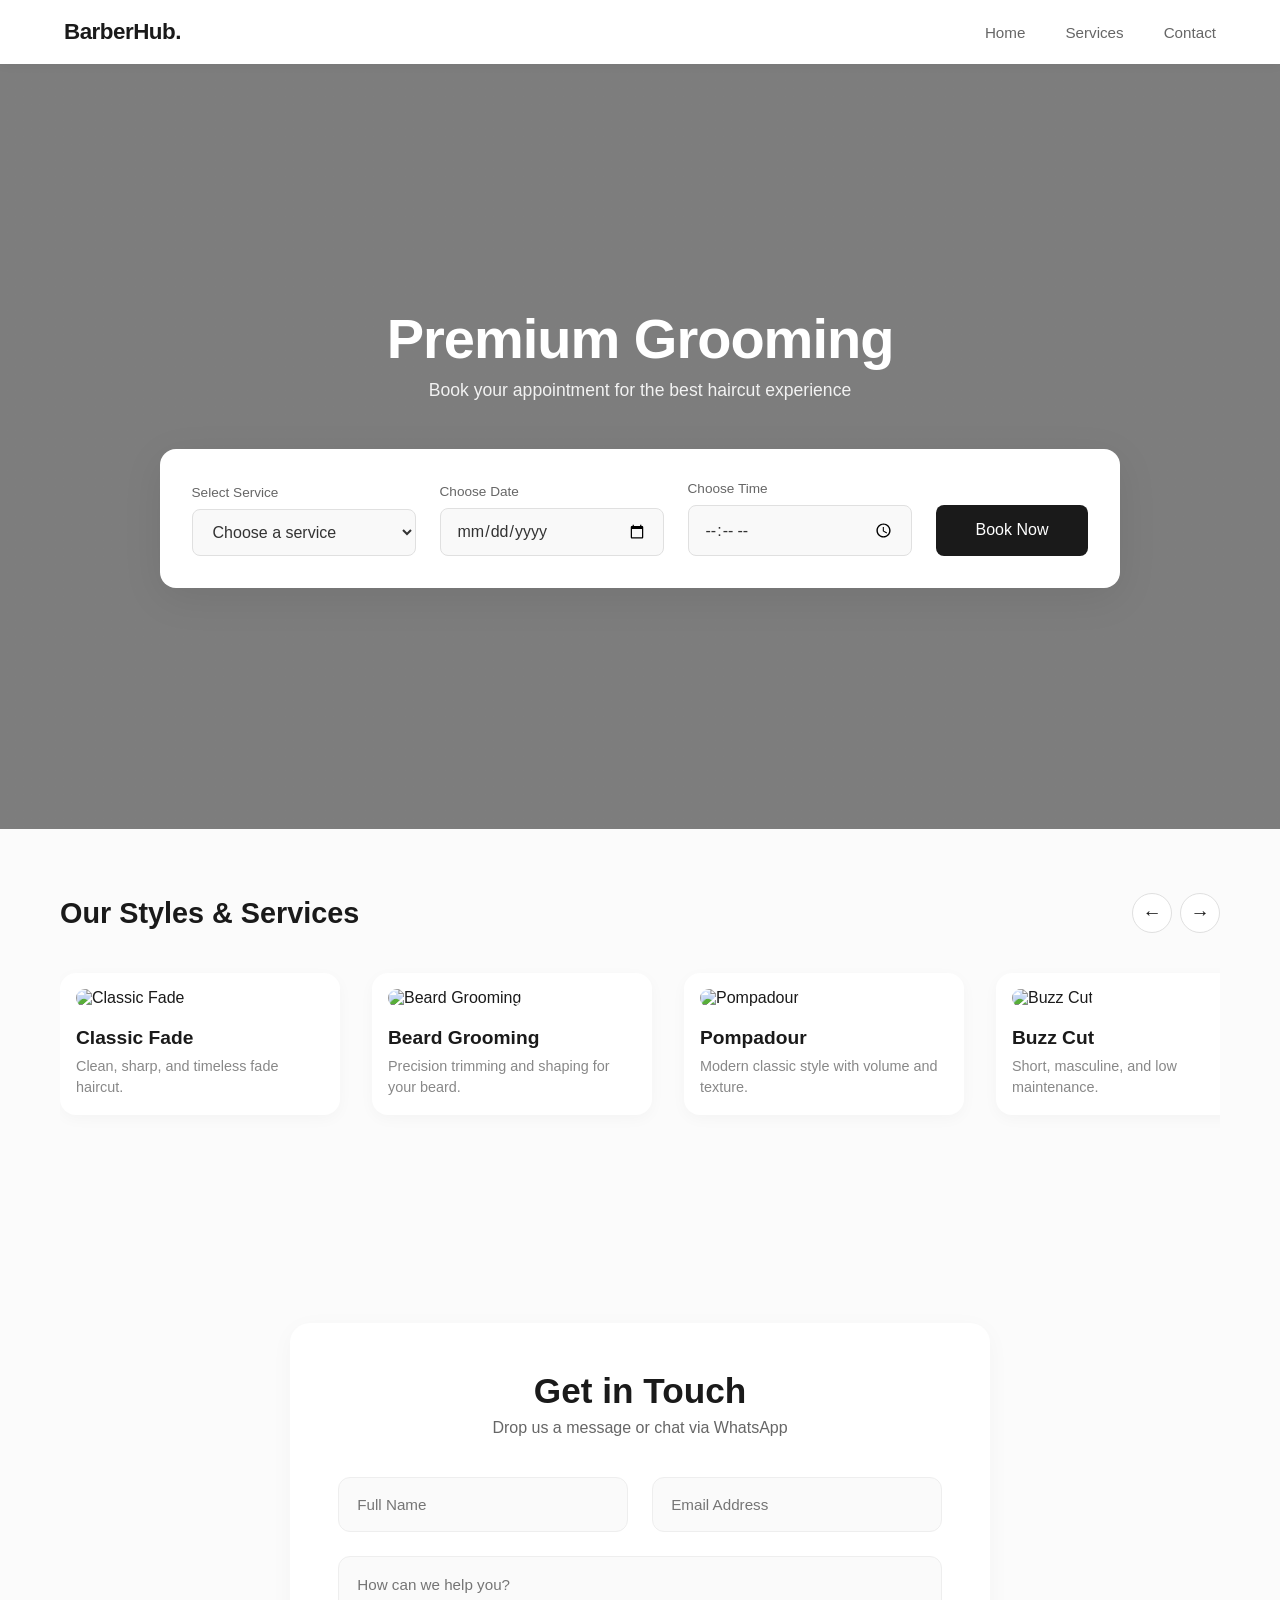
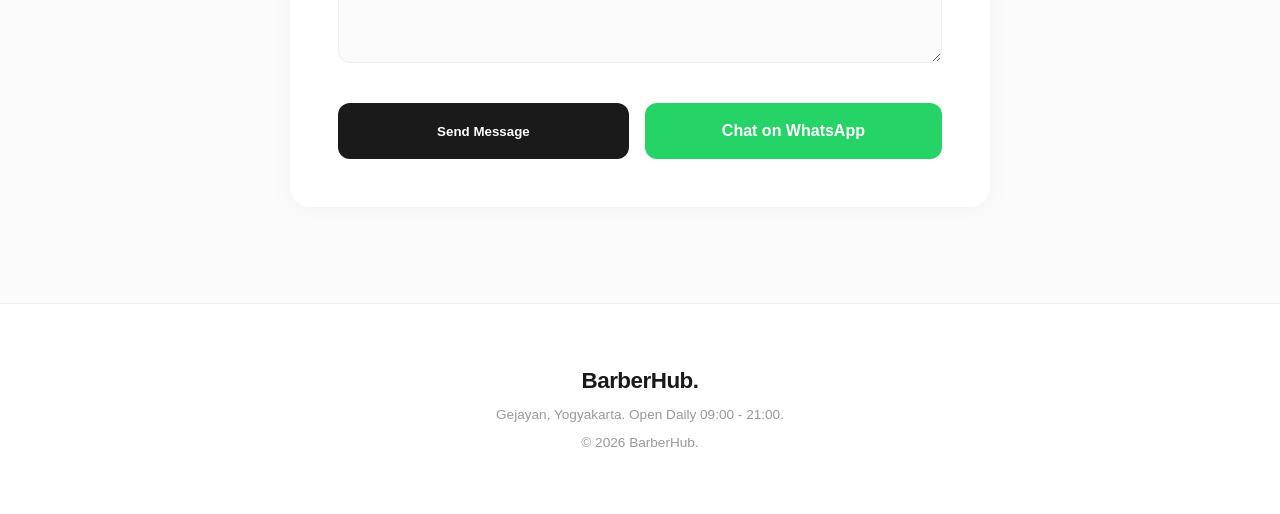
==== assets/asn_frontend/index.html @ c047f303 "asn update" ====
<!DOCTYPE html>
<html lang="id">
<head>
    <meta charset="UTF-8">
    <meta name="viewport" content="width=device-width, initial-scale=1.0">
    <title>BarberHub - Premium Grooming</title>
    <link rel="stylesheet" href="style.css"/>
</head>
<body>
    <header class="navbar">
        <div class="logo">BarberHub.</div>
        <nav>
            <a href="#home">Home</a>
            <a href="#services">Services</a>
            <a href="#contact">Contact</a>
        </nav>
    </header>

    <div id="home">
        <div class="hero-content">
            <div class="title">
                <h1>Premium Grooming</h1>
                <p>Book your appointment for the best haircut experience</p>
            </div>
            <div class="form-container">
                <div class="form-group">
                    <label for="service">Select Service</label>
                    <select id="service" name="service">
                        <option value="">Choose a service</option>
                        <option value="haircut">Classic Haircut</option>
                        <option value="beard">Beard Trim</option>
                        <option value="combo">Haircut & Beard</option>
                    </select>
                </div>
                <div class="form-group">
                    <label for="booking-date">Choose Date</label>
                    <input type="date" id="booking-date" name="booking-date">
                </div>
                <div class="form-group">
                    <label for="booking-time">Choose Time</label>
                    <input type="time" id="booking-time" name="booking-time">
                </div>
                <button type="submit">Book Now</button>
            </div>
        </div>
    </div>

    <div id="services" class="service-list-wrapper">
        <div class="service-header">
            <h2>Our Styles & Services</h2>
            <div class="scroll-buttons">
                <button id="btn-left">&#8592;</button>
                <button id="btn-right">&#8594;</button>
            </div>
        </div>
        <div class="service-list" id="service-list">
            <div class="service-item">
                <img src="https://images.unsplash.com/photo-1599351431202-1e0f0137899a?auto=format&fit=crop&w=600&q=80" alt="Classic Fade">
                <h3>Classic Fade</h3>
                <p>Clean, sharp, and timeless fade haircut.</p>
            </div>
            <div class="service-item">
                <img src="https://images.unsplash.com/photo-1622286342621-4bd786c2447c?auto=format&fit=crop&w=600&q=80" alt="Beard Grooming">
                <h3>Beard Grooming</h3>
                <p>Precision trimming and shaping for your beard.</p>
            </div>
            <div class="service-item">
                <img src="https://images.unsplash.com/photo-1503951914875-452162b0f3f1?auto=format&fit=crop&w=600&q=80" alt="Pompadour">
                <h3>Pompadour</h3>
                <p>Modern classic style with volume and texture.</p>
            </div>
            <div class="service-item">
                <img src="https://images.unsplash.com/photo-1585747860715-2ba37e788b70?auto=format&fit=crop&w=600&q=80" alt="Buzz Cut">
                <h3>Buzz Cut</h3>
                <p>Short, masculine, and low maintenance.</p>
            </div>
            <div class="service-item">
                <img src="https://images.unsplash.com/photo-1512690459411-b9245aed614b?auto=format&fit=crop&w=600&q=80" alt="Hot Towel Shave">
                <h3>Hot Towel Shave</h3>
                <p>Traditional straight razor shave experience.</p>
            </div>
        </div>
    </div>

    <div id="contact" class="contact-section">
        <div class="contact-card">
            <div class="contact-header">
                <h2>Get in Touch</h2>
                <p>Drop us a message or chat via WhatsApp</p>
            </div>
            <form class="contact-form">
                <div class="form-row">
                    <input type="text" placeholder="Full Name" required>
                    <input type="email" placeholder="Email Address" required>
                </div>
                <textarea placeholder="How can we help you?" rows="4" required></textarea>
                <div class="action-buttons">
                    <button type="submit" class="btn-submit">Send Message</button>
                    <a href="https://wa.me/6281234567890" target="_blank" class="btn-whatsapp">Chat on WhatsApp</a>
                </div>
            </form>
        </div>
    </div>

    <footer class="footer">
        <div class="footer-bottom">
            <div class="logo">BarberHub.</div>
            <p>Gejayan, Yogyakarta. Open Daily 09:00 - 21:00.</p>
            <p>&copy; 2026 BarberHub.</p>
        </div>
    </footer>

    <script>
        const serviceList = document.getElementById('service-list');
        const btnLeft = document.getElementById('btn-left');
        const btnRight = document.getElementById('btn-right');

        btnLeft.addEventListener('click', () => {
            serviceList.scrollBy({ left: -300, behavior: 'smooth' });
        });

        btnRight.addEventListener('click', () => {
            serviceList.scrollBy({ left: 300, behavior: 'smooth' });
        });
    </script>
</body>
</html>
---- assets/asn_frontend/style.css ----
* {
    box-sizing: border-box;
    scroll-behavior: smooth;
}

body {
    margin: 0;
    font-family: -apple-system, BlinkMacSystemFont, "Segoe UI", Roboto, Helvetica, Arial, sans-serif;
    background-color: #fbfbfb;
    color: #1a1a1a;
}

.navbar {
    display: flex;
    justify-content: space-between;
    align-items: center;
    padding: 1.2em 4em;
    background-color: #ffffff;
    box-shadow: 0 2px 10px rgba(0, 0, 0, 0.04);
    position: sticky;
    top: 0;
    z-index: 1000;
}

.logo {
    font-size: 1.4em;
    font-weight: 700;
    color: #1a1a1a;
    letter-spacing: -0.5px;
}

.navbar nav {
    display: flex;
    gap: 2.5em;
}

.navbar nav a {
    text-decoration: none;
    color: #666666;
    font-weight: 500;
    font-size: 0.95em;
    transition: color 0.2s;
}

.navbar nav a:hover {
    color: #1a1a1a;
}

#home {
    width: 100%;
    height: 85vh;
    background-image: linear-gradient(rgba(0, 0, 0, 0.5), rgba(0, 0, 0, 0.5)), url("https://images.unsplash.com/photo-1585747860715-2ba37e788b70?auto=format&fit=crop&w=2000&q=80");
    background-size: cover;
    background-position: center;
    display: flex;
    justify-content: center;
    align-items: center;
    padding: 2em;
}

.hero-content {
    display: flex;
    flex-direction: column;
    align-items: center;
    width: 100%;
}

.title {
    color: #ffffff;
    text-align: center;
    margin-bottom: 3em;
}

.title h1 {
    font-size: 3.5em;
    font-weight: 600;
    margin: 0;
    letter-spacing: -1px;
}

.title p {
    font-size: 1.1em;
    font-weight: 300;
    margin: 0.5em 0 0 0;
    opacity: 0.9;
}

.form-container {
    background-color: #ffffff;
    display: flex;
    justify-content: center;
    align-items: flex-end;
    padding: 2em;
    border-radius: 16px;
    gap: 1.5em;
    box-shadow: 0 10px 40px rgba(0, 0, 0, 0.08);
    flex-wrap: wrap;
    max-width: 1000px;
}

.form-group {
    display: flex;
    flex-direction: column;
    gap: 0.6em;
}

.form-group label {
    font-size: 0.85em;
    font-weight: 500;
    color: #666666;
}

.form-container select,
.form-container input {
    padding: 0.8em 1em;
    border: 1px solid #e0e0e0;
    background-color: #f9f9f9;
    border-radius: 8px;
    width: 14em;
    font-family: inherit;
    font-size: 1em;
    color: #333333;
    outline: none;
    transition: border-color 0.2s, background-color 0.2s;
}

.form-container select:focus,
.form-container input:focus {
    border-color: #1a1a1a;
    background-color: #ffffff;
}

.form-container button {
    padding: 0.8em 2.5em;
    height: 3.2em;
    border: none;
    border-radius: 8px;
    background-color: #1a1a1a;
    color: #ffffff;
    cursor: pointer;
    font-family: inherit;
    font-weight: 500;
    font-size: 1em;
    transition: background-color 0.2s, transform 0.2s;
}

.form-container button:hover {
    background-color: #333333;
    transform: translateY(-2px);
}

.service-list-wrapper {
    max-width: 1200px;
    margin: 4em auto;
    padding: 0 20px;
}

.service-header {
    display: flex;
    justify-content: space-between;
    align-items: center;
    margin-bottom: 1.5em;
}

.service-header h2 {
    font-size: 1.8em;
    font-weight: 600;
    margin: 0;
    color: #1a1a1a;
}

.scroll-buttons {
    display: flex;
    gap: 0.5em;
}

.scroll-buttons button {
    width: 40px;
    height: 40px;
    border-radius: 50%;
    border: 1px solid #e0e0e0;
    background-color: #ffffff;
    color: #1a1a1a;
    font-size: 1.2em;
    cursor: pointer;
    display: flex;
    justify-content: center;
    align-items: center;
    transition: all 0.2s;
}

.scroll-buttons button:hover {
    background-color: #1a1a1a;
    color: #ffffff;
    border-color: #1a1a1a;
}

.service-list {
    display: flex;
    gap: 2em;
    padding: 1em 0 3em 0;
    overflow-x: auto;
    scroll-behavior: smooth;
    scroll-snap-type: x mandatory;
}

.service-list::-webkit-scrollbar {
    display: none;
}

.service-item {
    flex: 0 0 auto;
    width: 280px;
    background-color: #ffffff;
    border-radius: 16px;
    padding: 1em;
    scroll-snap-align: start;
    box-shadow: 0 4px 15px rgba(0, 0, 0, 0.03);
    transition: transform 0.3s, box-shadow 0.3s;
}

.service-item:hover {
    transform: translateY(-5px);
    box-shadow: 0 12px 25px rgba(0, 0, 0, 0.08);
}

.service-item img {
    width: 100%;
    height: 180px;
    object-fit: cover;
    border-radius: 12px;
    margin-bottom: 1.2em;
}

.service-item h3 {
    margin: 0;
    font-size: 1.2em;
    font-weight: 600;
    color: #1a1a1a;
}

.service-item p {
    margin: 0.5em 0 0 0;
    font-size: 0.9em;
    color: #888888;
    line-height: 1.5;
}

.contact-section {
    padding: 6em 20px;
    background-color: #fbfbfb;
}

.contact-card {
    max-width: 700px;
    margin: 0 auto;
    background-color: #ffffff;
    padding: 3em;
    border-radius: 20px;
    box-shadow: 0 5px 25px rgba(0, 0, 0, 0.03);
}

.contact-header {
    text-align: center;
    margin-bottom: 2.5em;
}

.contact-header h2 {
    font-size: 2.2em;
    font-weight: 600;
    margin: 0;
}

.contact-header p {
    color: #666666;
    margin: 0.5em 0 0 0;
}

.contact-form {
    display: flex;
    flex-direction: column;
    gap: 1.5em;
}

.form-row {
    display: flex;
    gap: 1.5em;
}

.contact-form input,
.contact-form textarea {
    width: 100%;
    padding: 1.2em;
    border: 1px solid #eeeeee;
    background-color: #fafafa;
    border-radius: 12px;
    font-family: inherit;
    font-size: 0.95em;
    outline: none;
    transition: all 0.2s;
}

.contact-form input:focus,
.contact-form textarea:focus {
    border-color: #1a1a1a;
    background-color: #ffffff;
}

.action-buttons {
    display: flex;
    gap: 1em;
    margin-top: 1em;
}

.btn-submit {
    flex: 1;
    padding: 1.2em;
    background-color: #1a1a1a;
    color: #ffffff;
    border: none;
    border-radius: 12px;
    font-weight: 600;
    cursor: pointer;
    transition: background-color 0.2s;
}

.btn-submit:hover {
    background-color: #333333;
}

.btn-whatsapp {
    flex: 1;
    padding: 1.2em;
    background-color: #25D366;
    color: #ffffff;
    border: none;
    border-radius: 12px;
    font-weight: 600;
    text-decoration: none;
    text-align: center;
    transition: background-color 0.2s;
}

.btn-whatsapp:hover {
    background-color: #128C7E;
}

.footer {
    padding: 4em 4em;
    background-color: #ffffff;
    border-top: 1px solid #f0f0f0;
}

.footer-bottom {
    display: flex;
    flex-direction: column;
    align-items: center;
    gap: 0.8em;
    color: #999999;
    text-align: center;
}

.footer-bottom p {
    font-size: 0.85em;
    margin: 0;
}

@media (max-width: 992px) {
    .navbar {
        padding: 1.2em 2em;
    }
    .form-container {
        padding: 1.5em;
    }
    .form-container select, .form-container input {
        width: 100%;
    }
    .form-group {
        width: 100%;
    }
    .form-container button {
        width: 100%;
    }
    .action-buttons {
        flex-direction: column;
    }
}

@media (max-width: 768px) {
    .navbar {
        flex-direction: column;
        gap: 1em;
        padding: 1em;
    }
    .navbar nav {
        gap: 1.5em;
    }
    .title h1 {
        font-size: 2.2em;
    }
    #home {
        height: auto;
        padding: 6em 1em;
    }
    .form-row {
        flex-direction: column;
        gap: 1.5em;
    }
    .contact-card {
        padding: 2em;
    }
    .scroll-buttons {
        display: none;
    }
}
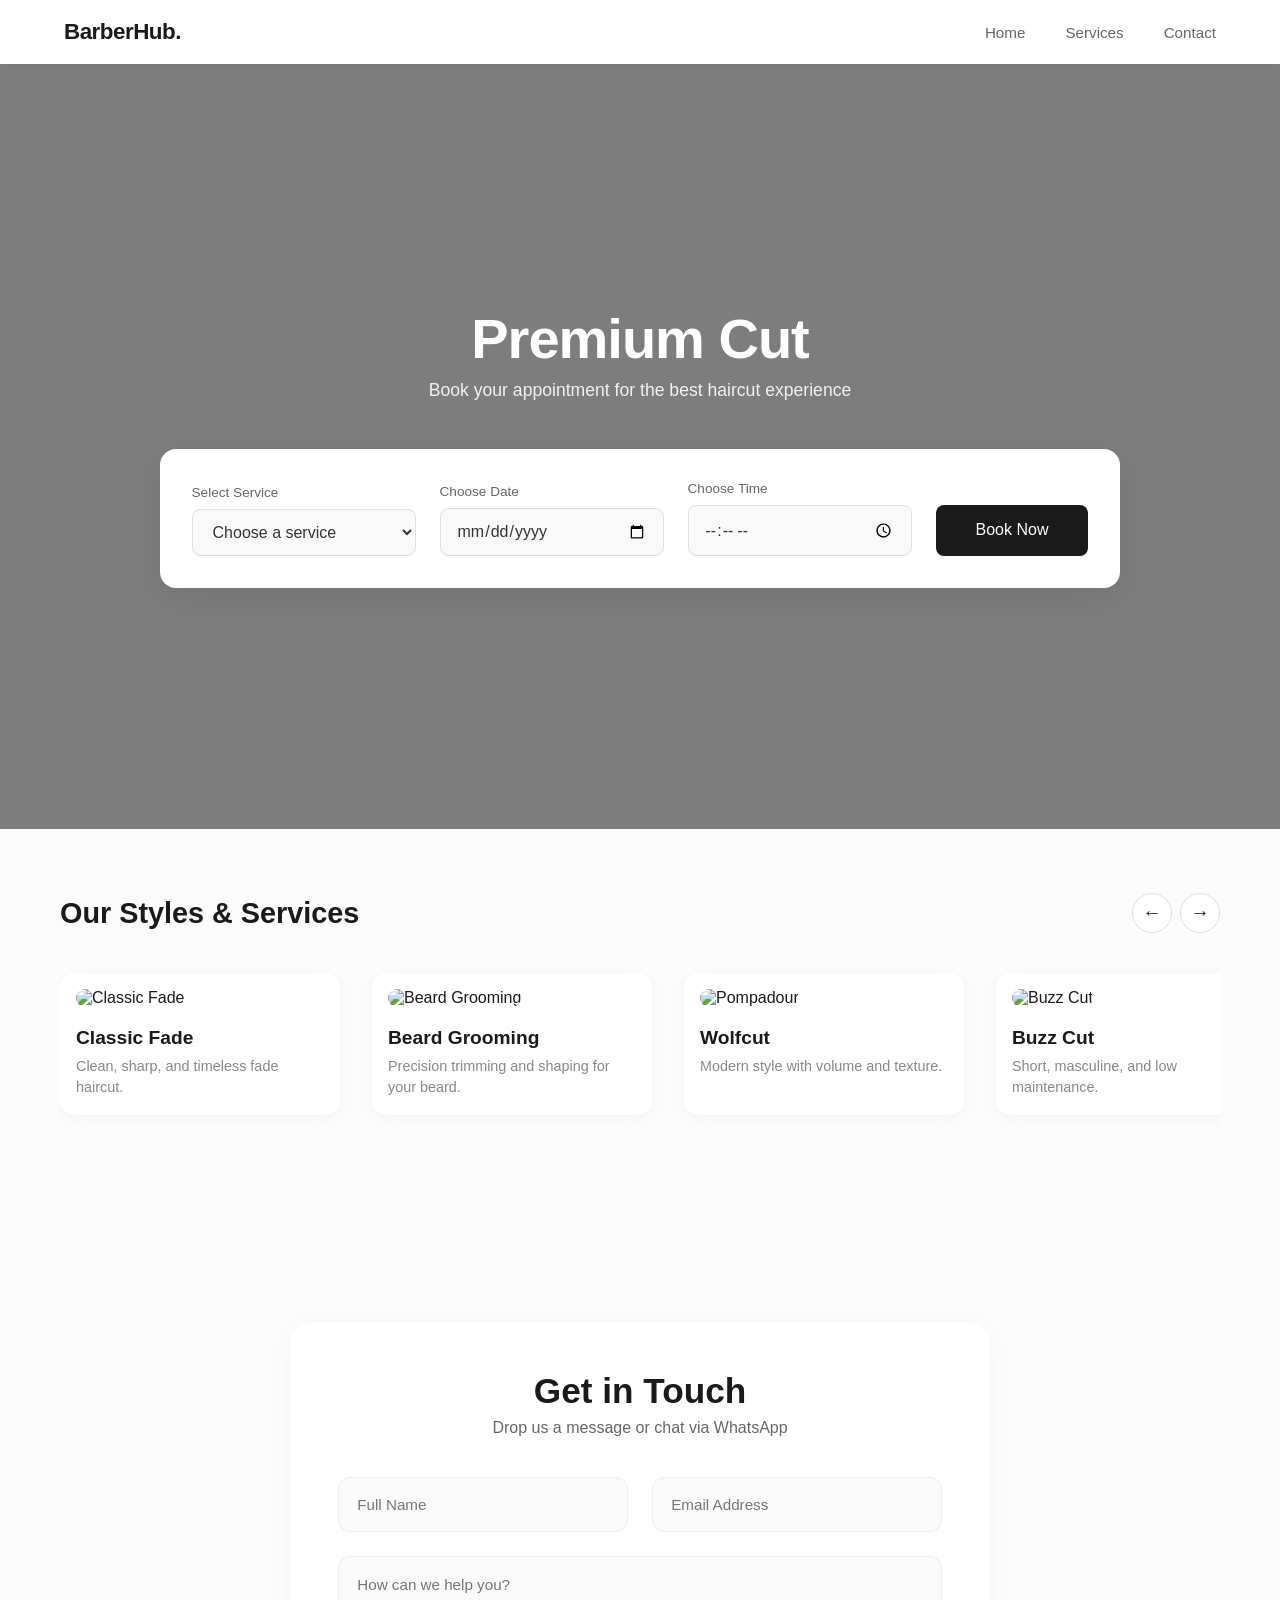
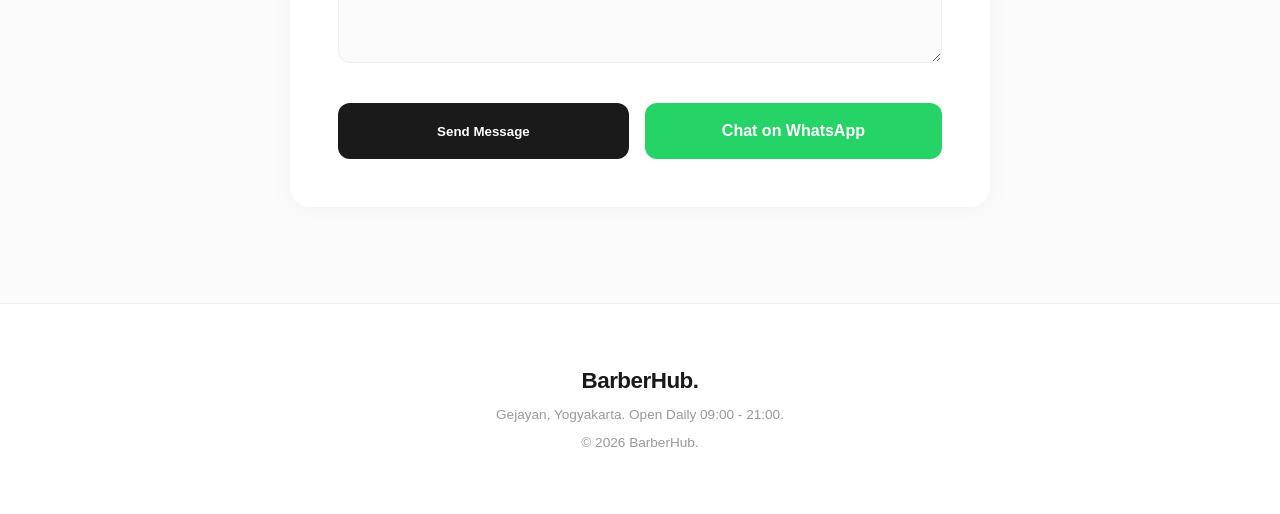
==== commit c9a9f535: "Update index" ====
--- a/assets/asn_frontend/index.html
+++ b/assets/asn_frontend/index.html
@@ -3,7 +3,7 @@
 <head>
     <meta charset="UTF-8">
     <meta name="viewport" content="width=device-width, initial-scale=1.0">
-    <title>BarberHub - Premium Grooming</title>
+    <title>BarberHub</title>
     <link rel="stylesheet" href="style.css"/>
 </head>
 <body>
@@ -19,7 +19,7 @@
     <div id="home">
         <div class="hero-content">
             <div class="title">
-                <h1>Premium Grooming</h1>
+                <h1>Premium Cut</h1>
                 <p>Book your appointment for the best haircut experience</p>
             </div>
             <div class="form-container">
@@ -55,27 +55,27 @@
         </div>
         <div class="service-list" id="service-list">
             <div class="service-item">
-                <img src="https://images.unsplash.com/photo-1599351431202-1e0f0137899a?auto=format&fit=crop&w=600&q=80" alt="Classic Fade">
+                <img src="https://www.pinterest.com/pin/297237644182474471/sent/?invite_code=28d56871a006489087762ca6e35773a1&sender=908038481027077499&sfo=1" alt="Classic Fade">
                 <h3>Classic Fade</h3>
                 <p>Clean, sharp, and timeless fade haircut.</p>
             </div>
             <div class="service-item">
-                <img src="https://images.unsplash.com/photo-1622286342621-4bd786c2447c?auto=format&fit=crop&w=600&q=80" alt="Beard Grooming">
+                <img src="https://www.pinterest.com/pin/99079260547583239/sent/?invite_code=9302b8ee7b434505acf6cbf3cfd1ee7a&sender=908038481027077499&sfo=1" alt="Beard Grooming">
                 <h3>Beard Grooming</h3>
                 <p>Precision trimming and shaping for your beard.</p>
             </div>
             <div class="service-item">
-                <img src="https://images.unsplash.com/photo-1503951914875-452162b0f3f1?auto=format&fit=crop&w=600&q=80" alt="Pompadour">
-                <h3>Pompadour</h3>
-                <p>Modern classic style with volume and texture.</p>
+                <img src="https://www.pinterest.com/pin/595530750759463626/sent/?invite_code=a61157c32e0248b4a279cf84c377cf9a&sender=908038481027077499&sfo=1" alt="Pompadour">
+                <h3>Wolfcut</h3>
+                <p>Modern style with volume and texture.</p>
             </div>
             <div class="service-item">
-                <img src="https://images.unsplash.com/photo-1585747860715-2ba37e788b70?auto=format&fit=crop&w=600&q=80" alt="Buzz Cut">
+                <img src="https://www.pinterest.com/pin/861946816224423281/sent/?invite_code=a25831b508f74a31b8e40a8d50fb3a2e&sender=908038481027077499&sfo=1" alt="Buzz Cut">
                 <h3>Buzz Cut</h3>
                 <p>Short, masculine, and low maintenance.</p>
             </div>
             <div class="service-item">
-                <img src="https://images.unsplash.com/photo-1512690459411-b9245aed614b?auto=format&fit=crop&w=600&q=80" alt="Hot Towel Shave">
+                <img src="https://www.pinterest.com/pin/368380444512917106/sent/?invite_code=0e24e5097a2844cc8d31f2c9f9718747&sender=908038481027077499&sfo=1" alt="Hot Towel Shave">
                 <h3>Hot Towel Shave</h3>
                 <p>Traditional straight razor shave experience.</p>
             </div>
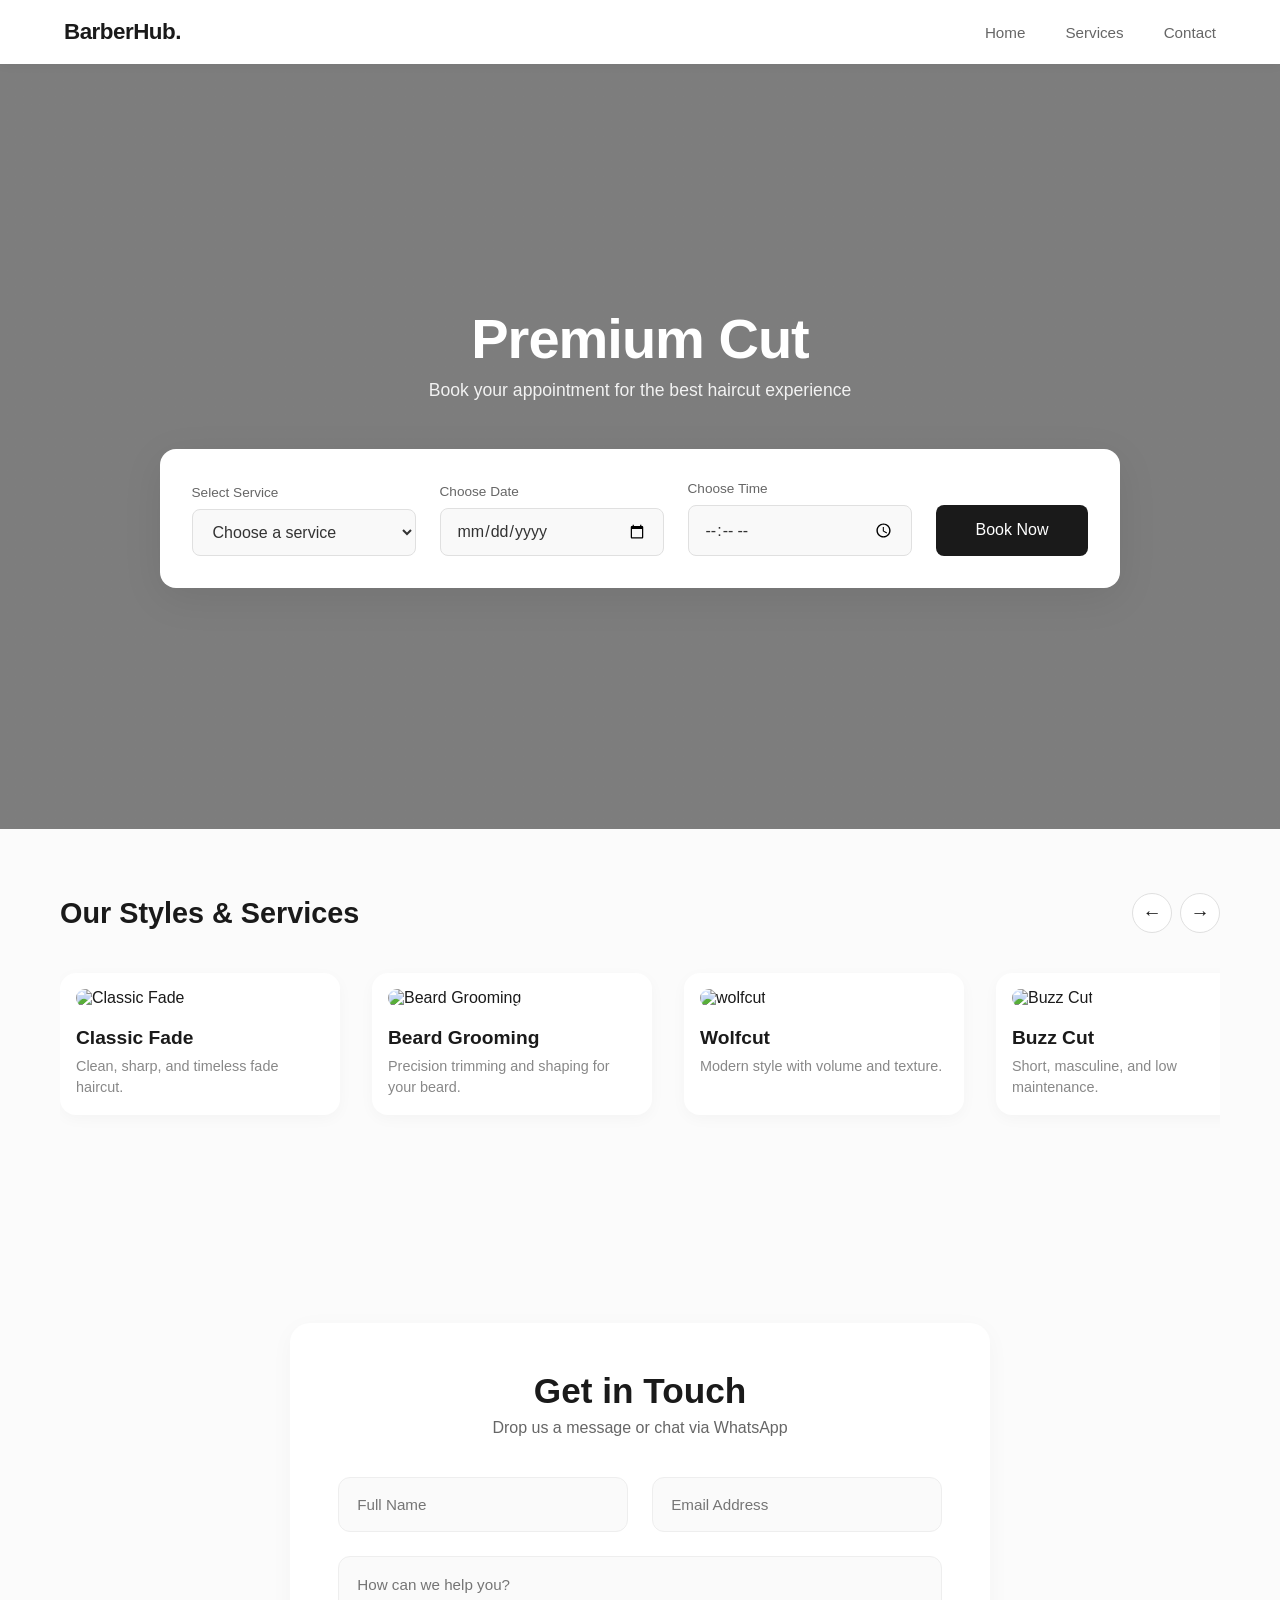
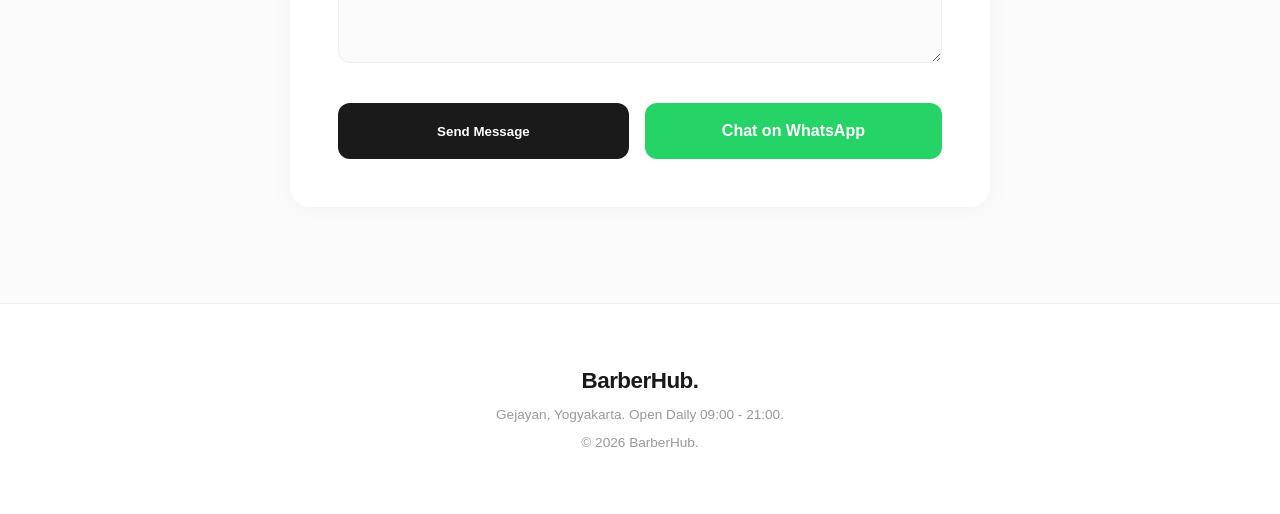
==== commit bdd244b3: "Update index.htlm" ====
--- a/assets/asn_frontend/index.html
+++ b/assets/asn_frontend/index.html
@@ -60,22 +60,22 @@
                 <p>Clean, sharp, and timeless fade haircut.</p>
             </div>
             <div class="service-item">
-                <img src="https://www.pinterest.com/pin/99079260547583239/sent/?invite_code=9302b8ee7b434505acf6cbf3cfd1ee7a&sender=908038481027077499&sfo=1" alt="Beard Grooming">
+                <img src="https://i.pinimg.com/736x/ce/00/f9/ce00f9d43afd3fc0ce7b8413fba69a1b.jpg"alt="Beard Grooming">
                 <h3>Beard Grooming</h3>
                 <p>Precision trimming and shaping for your beard.</p>
             </div>
             <div class="service-item">
-                <img src="https://www.pinterest.com/pin/595530750759463626/sent/?invite_code=a61157c32e0248b4a279cf84c377cf9a&sender=908038481027077499&sfo=1" alt="Pompadour">
+                <img src="https://i.pinimg.com/736x/85/7b/6f/857b6f32cba07eef797e01bd7387684f.jpg" alt="wolfcut">
                 <h3>Wolfcut</h3>
                 <p>Modern style with volume and texture.</p>
             </div>
             <div class="service-item">
-                <img src="https://www.pinterest.com/pin/861946816224423281/sent/?invite_code=a25831b508f74a31b8e40a8d50fb3a2e&sender=908038481027077499&sfo=1" alt="Buzz Cut">
+                <img src="https://i.pinimg.com/736x/30/14/a2/3014a22696cd98ba5cf069648876288a.jpg" alt="Buzz Cut">
                 <h3>Buzz Cut</h3>
                 <p>Short, masculine, and low maintenance.</p>
             </div>
             <div class="service-item">
-                <img src="https://www.pinterest.com/pin/368380444512917106/sent/?invite_code=0e24e5097a2844cc8d31f2c9f9718747&sender=908038481027077499&sfo=1" alt="Hot Towel Shave">
+                <img src="https://i.pinimg.com/1200x/34/1d/57/341d573acb9973d1b850a8a0e83e71ae.jpg" alt="Hot Towel Shave">
                 <h3>Hot Towel Shave</h3>
                 <p>Traditional straight razor shave experience.</p>
             </div>
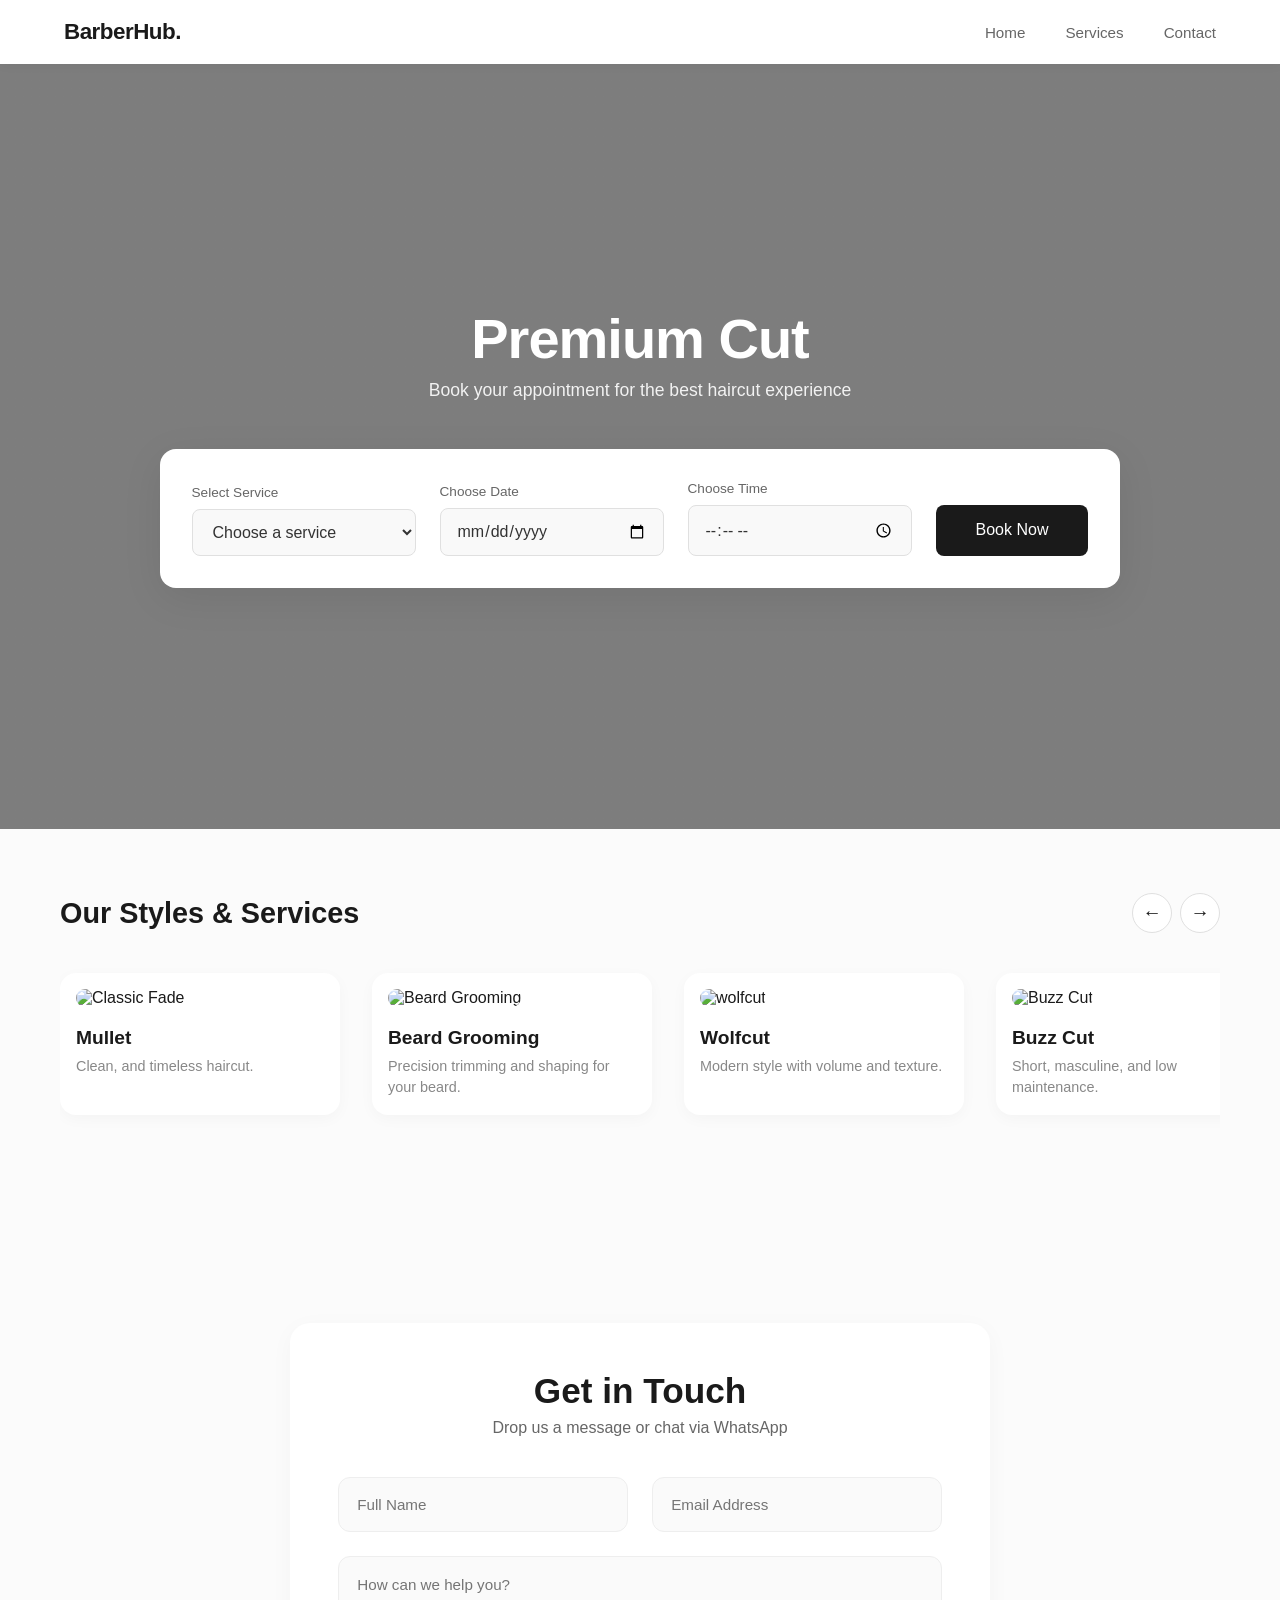
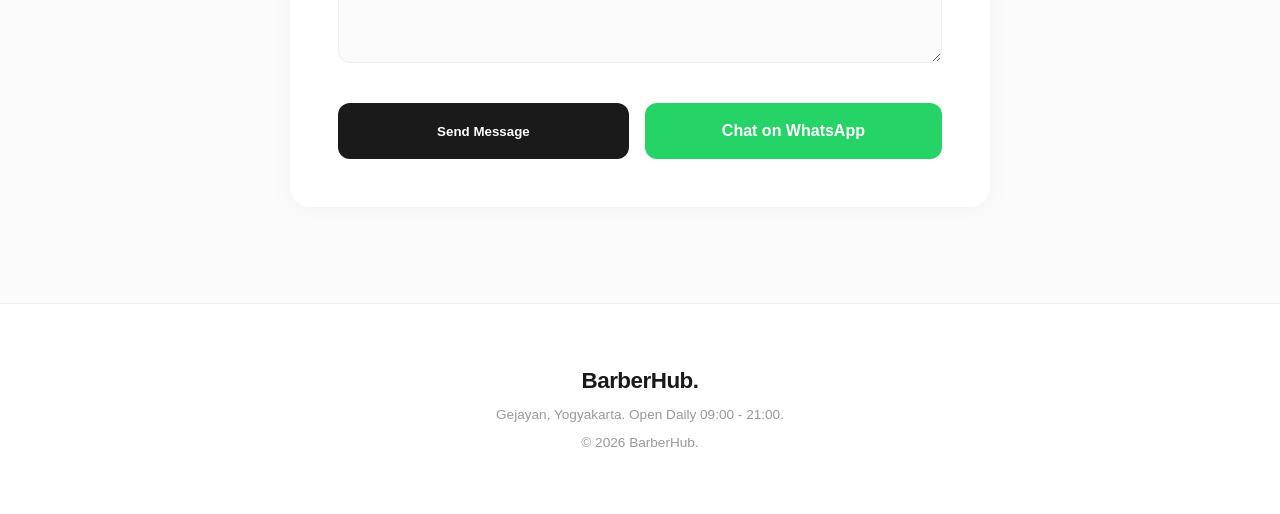
==== commit f4d32701: "Update index" ====
--- a/assets/asn_frontend/index.html
+++ b/assets/asn_frontend/index.html
@@ -55,9 +55,9 @@
         </div>
         <div class="service-list" id="service-list">
             <div class="service-item">
-                <img src="https://www.pinterest.com/pin/297237644182474471/sent/?invite_code=28d56871a006489087762ca6e35773a1&sender=908038481027077499&sfo=1" alt="Classic Fade">
-                <h3>Classic Fade</h3>
-                <p>Clean, sharp, and timeless fade haircut.</p>
+                <img src="https://i.pinimg.com/736x/00/b6/dd/00b6dd3649798234a27832f4c738f86e.jpg" alt="Classic Fade">
+                <h3>Mullet</h3>
+                <p>Clean, and timeless haircut.</p>
             </div>
             <div class="service-item">
                 <img src="https://i.pinimg.com/736x/ce/00/f9/ce00f9d43afd3fc0ce7b8413fba69a1b.jpg"alt="Beard Grooming">
